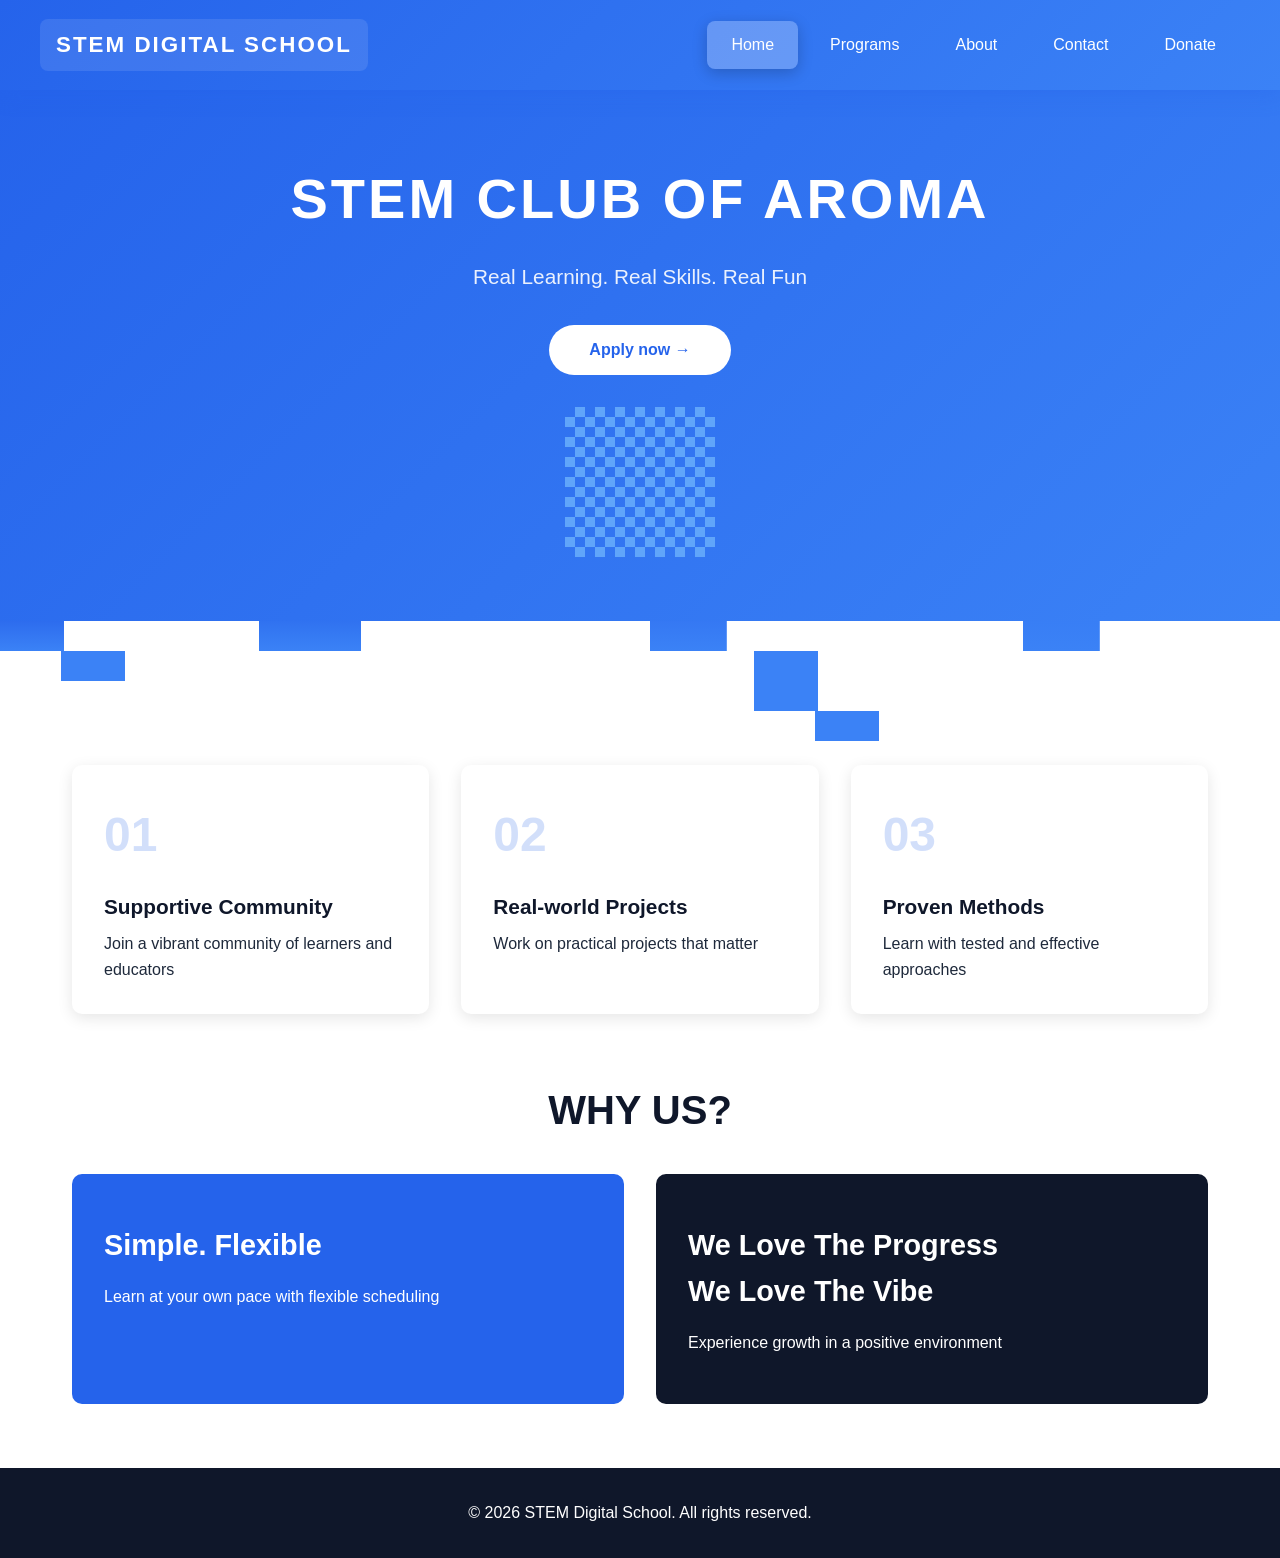
==== index.html @ c4c8b848 "initial commit" ====
<!DOCTYPE html>
<html lang="en">
<head>
    <meta charset="UTF-8">
    <meta name="viewport" content="width=device-width, initial-scale=1.0">
    <title>STEM Digital School</title>
    <link rel="stylesheet" href="styles.css">
</head>
<body>
    <nav class="navbar">
        <div class="nav-container">
            <div class="logo">STEM Digital School</div>
            <ul class="nav-menu">
                <li><a href="index.html" class="active">Home</a></li>
                <li><a href="programs.html">Programs</a></li>
                <li><a href="about.html">About</a></li>
                <li><a href="contact.html">Contact</a></li>
                <li><a href="donation.html">Donate</a></li>
            </ul>
        </div>
    </nav>

    <section class="hero">
        <div class="hero-content">
            <h1 class="glitch-text">STEM CLUB OF AROMA</h1>
            <p class="subtitle">Real Learning. Real Skills. Real Fun</p>
            <button class="cta-button" onclick="window.location.href='programs.html'">Apply now →</button>
        </div>
        <div class="hero-graphic">
            <div class="pixel-character"></div>
        </div>
    </section>

    <section class="features">
        <div class="feature-card">
            <div class="card-number">01</div>
            <h3>Supportive Community</h3>
            <p>Join a vibrant community of learners and educators</p>
        </div>
        <div class="feature-card">
            <div class="card-number">02</div>
            <h3>Real-world Projects</h3>
            <p>Work on practical projects that matter</p>
        </div>
        <div class="feature-card">
            <div class="card-number">03</div>
            <h3>Proven Methods</h3>
            <p>Learn with tested and effective approaches</p>
        </div>
    </section>

    <section class="why-us">
        <h2>WHY US?</h2>
        <div class="why-grid">
            <div class="why-card blue">
                <h3>Simple. Flexible</h3>
                <p>Learn at your own pace with flexible scheduling</p>
            </div>
            <div class="why-card dark">
                <h3>We Love The Progress<br>We Love The Vibe</h3>
                <p>Experience growth in a positive environment</p>
            </div>
        </div>
    </section>

    <footer>
        <p>&copy; 2026 STEM Digital School. All rights reserved.</p>
    </footer>

    <script src="script.js"></script>
</body>
</html>
---- styles.css ----
* {
    margin: 0;
    padding: 0;
    box-sizing: border-box;
}

:root {
    --primary-blue: #2563eb;
    --dark-bg: #0f172a;
    --light-text: #f8fafc;
    --gray-text: #94a3b8;
    --accent-blue: #3b82f6;
}

body {
    font-family: 'Segoe UI', Tahoma, Geneva, Verdana, sans-serif;
    background-color: #ffffff;
    color: #1e293b;
    line-height: 1.6;
}

/* Navigation */
.navbar {
    background: linear-gradient(135deg, var(--primary-blue) 0%, var(--accent-blue) 100%);
    padding: 1.2rem 2rem;
    position: sticky;
    top: 0;
    z-index: 100;
    box-shadow: 0 4px 20px rgba(37, 99, 235, 0.3);
    backdrop-filter: blur(10px);
}

.nav-container {
    max-width: 1200px;
    margin: 0 auto;
    display: flex;
    justify-content: space-between;
    align-items: center;
}

.logo {
    color: white;
    font-size: 1.4rem;
    font-weight: bold;
    letter-spacing: 2px;
    text-transform: uppercase;
    position: relative;
    padding: 0.5rem 1rem;
    background: rgba(255, 255, 255, 0.1);
    border-radius: 8px;
    transition: all 0.3s ease;
}

.logo:hover {
    background: rgba(255, 255, 255, 0.2);
    transform: scale(1.05);
}

.nav-menu {
    display: flex;
    list-style: none;
    gap: 0.5rem;
}

.nav-menu li {
    position: relative;
}

.nav-menu a {
    color: white;
    text-decoration: none;
    transition: all 0.3s ease;
    font-weight: 500;
    padding: 0.7rem 1.5rem;
    border-radius: 8px;
    display: block;
    position: relative;
    overflow: hidden;
}

.nav-menu a::before {
    content: '';
    position: absolute;
    top: 0;
    left: -100%;
    width: 100%;
    height: 100%;
    background: rgba(255, 255, 255, 0.2);
    transition: left 0.3s ease;
    z-index: -1;
}

.nav-menu a:hover::before {
    left: 0;
}

.nav-menu a:hover {
    transform: translateY(-2px);
}

.nav-menu a.active {
    background: rgba(255, 255, 255, 0.25);
    box-shadow: 0 4px 15px rgba(0, 0, 0, 0.2);
}

/* Hero Section */
.hero {
    background: linear-gradient(135deg, var(--primary-blue) 0%, var(--accent-blue) 100%);
    color: white;
    padding: 4rem 2rem 4rem 2rem;
    text-align: center;
    position: relative;
    overflow: visible;
}

.hero::after {
    content: '';
    position: absolute;
    bottom: -120px;
    left: 0;
    width: 100%;
    height: 120px;
    z-index: 1;
    background-image:
        /* Block 1 - left side, 1 block down */
        linear-gradient(#2d6cee, #3b82f6),
        /* Block 2 - left side, 2 blocks down */
        linear-gradient(#3b82f6, #3b82f6),
        /* Block 3 - center-left, 1 block down */
        linear-gradient(#3072f0, #3b82f6),
        /* Block 4 - center, 1 block down */
        linear-gradient(#3578f3, #3b82f6),
        /* Block 5 - center-right, 2 blocks down */
        linear-gradient(#3b82f6, #3b82f6),
        /* Block 6 - center-right, 3 blocks down */
        linear-gradient(#3b82f6, #3b82f6),
        /* Block 7 - center-right, 4 blocks down */
        linear-gradient(#3b82f6, #3b82f6),
        /* Block 8 - right side, 1 block down */
        linear-gradient(#387ef5, #3b82f6);
    background-size:
        5% 30px,
        5% 30px,
        8% 30px,
        6% 30px,
        5% 30px,
        5% 30px,
        5% 30px,
        6% 30px;
    background-position:
        0% 0%,
        5% 30px,
        22% 0%,
        54% 0%,
        62% 30px,
        62% 60px,
        67% 90px,
        85% 0%;
    background-repeat: no-repeat;
}

.hero::before {
    content: '';
    position: absolute;
    bottom: 0;
    left: 0;
    width: 100%;
    height: 1px;
    z-index: 1;
    background: transparent;
    box-shadow: 
        0 0 0 1000px #3b82f6;
    clip-path: polygon(
        0% 0%, 0% 100%, 5% 100%, 5% 0%,
        10% 0%, 10% 100%, 22% 100%, 22% 0%,
        30% 0%, 30% 100%, 54% 100%, 54% 0%,
        60% 0%, 60% 100%, 67% 100%, 67% 0%,
        72% 0%, 72% 100%, 85% 100%, 85% 0%,
        91% 0%, 91% 100%, 100% 100%, 100% 0%
    );
}

.hero-content {
    max-width: 1200px;
    margin: 0 auto;
    position: relative;
    z-index: 2;
}

.glitch-text {
    font-size: 3.5rem;
    font-weight: bold;
    letter-spacing: 3px;
    margin-bottom: 1rem;
    text-transform: uppercase;
}

.subtitle {
    font-size: 1.3rem;
    margin-bottom: 2rem;
    opacity: 0.9;
}

.cta-button {
    background-color: white;
    color: var(--primary-blue);
    border: none;
    padding: 1rem 2.5rem;
    font-size: 1rem;
    font-weight: bold;
    border-radius: 50px;
    cursor: pointer;
    transition: transform 0.3s, box-shadow 0.3s;
}

.cta-button:hover {
    transform: translateY(-2px);
    box-shadow: 0 10px 25px rgba(0, 0, 0, 0.2);
}

.hero-graphic {
    margin-top: 2rem;
}

.pixel-character {
    width: 150px;
    height: 150px;
    background: linear-gradient(45deg, #60a5fa 25%, transparent 25%),
                linear-gradient(-45deg, #60a5fa 25%, transparent 25%),
                linear-gradient(45deg, transparent 75%, #60a5fa 75%),
                linear-gradient(-45deg, transparent 75%, #60a5fa 75%);
    background-size: 20px 20px;
    background-position: 0 0, 0 10px, 10px -10px, -10px 0px;
    margin: 0 auto;
    border-radius: 10px;
    animation: float 3s ease-in-out infinite;
}

@keyframes float {
    0%, 100% { transform: translateY(0); }
    50% { transform: translateY(-20px); }
}

/* Features Section */
.features {
    max-width: 1200px;
    margin: 9rem auto 4rem auto;
    padding: 0 2rem;
    display: grid;
    grid-template-columns: repeat(auto-fit, minmax(280px, 1fr));
    gap: 2rem;
}

.feature-card {
    background: white;
    padding: 2rem;
    border-radius: 10px;
    box-shadow: 0 4px 15px rgba(0, 0, 0, 0.1);
    transition: transform 0.3s;
}

.feature-card:hover {
    transform: translateY(-5px);
}

.card-number {
    font-size: 3rem;
    font-weight: bold;
    color: var(--primary-blue);
    opacity: 0.2;
    margin-bottom: 1rem;
}

.feature-card h3 {
    font-size: 1.3rem;
    margin-bottom: 0.5rem;
    color: var(--dark-bg);
}

/* Why Us Section */
.why-us {
    max-width: 1200px;
    margin: 4rem auto;
    padding: 0 2rem;
}

.why-us h2 {
    text-align: center;
    font-size: 2.5rem;
    margin-bottom: 2rem;
    color: var(--dark-bg);
}

.why-grid {
    display: grid;
    grid-template-columns: repeat(auto-fit, minmax(300px, 1fr));
    gap: 2rem;
}

.why-card {
    padding: 3rem 2rem;
    border-radius: 10px;
    color: white;
}

.why-card.blue {
    background-color: var(--primary-blue);
}

.why-card.dark {
    background-color: var(--dark-bg);
}

.why-card h3 {
    font-size: 1.8rem;
    margin-bottom: 1rem;
}

/* CTA Section */
.cta-section {
    background-color: var(--primary-blue);
    color: white;
    text-align: center;
    padding: 4rem 2rem;
    margin-top: 4rem;
}

.cta-section h2 {
    font-size: 2rem;
    margin-bottom: 2rem;
}

/* Page Header */
.page-header {
    background: linear-gradient(135deg, var(--primary-blue) 0%, var(--accent-blue) 100%);
    color: white;
    padding: 3rem 2rem 3rem 2rem;
    text-align: center;
    position: relative;
    overflow: visible;
}

.page-header::after {
    content: '';
    position: absolute;
    bottom: -120px;
    left: 0;
    width: 100%;
    height: 120px;
    z-index: 1;
    background-image:
        /* Block 1 - left side, 1 block down */
        linear-gradient(#2d6cee, #3b82f6),
        /* Block 2 - left side, 2 blocks down */
        linear-gradient(#3b82f6, #3b82f6),
        /* Block 3 - center-left, 1 block down */
        linear-gradient(#3072f0, #3b82f6),
        /* Block 4 - center, 1 block down */
        linear-gradient(#3578f3, #3b82f6),
        /* Block 5 - center-right, 2 blocks down */
        linear-gradient(#3b82f6, #3b82f6),
        /* Block 6 - center-right, 3 blocks down */
        linear-gradient(#3b82f6, #3b82f6),
        /* Block 7 - center-right, 4 blocks down */
        linear-gradient(#3b82f6, #3b82f6),
        /* Block 8 - right side, 1 block down */
        linear-gradient(#387ef5, #3b82f6);
    background-size:
        5% 30px,
        5% 30px,
        8% 30px,
        6% 30px,
        5% 30px,
        5% 30px,
        5% 30px,
        6% 30px;
    background-position:
        0% 0%,
        5% 30px,
        22% 0%,
        54% 0%,
        62% 30px,
        62% 60px,
        67% 90px,
        85% 0%;
    background-repeat: no-repeat;
}

.page-header::before {
    content: '';
    position: absolute;
    bottom: 0;
    left: 0;
    width: 100%;
    height: 1px;
    z-index: 1;
    background: transparent;
    box-shadow: 
        0 0 0 1000px #3b82f6;
    clip-path: polygon(
        0% 0%, 0% 100%, 5% 100%, 5% 0%,
        10% 0%, 10% 100%, 22% 100%, 22% 0%,
        30% 0%, 30% 100%, 54% 100%, 54% 0%,
        60% 0%, 60% 100%, 67% 100%, 67% 0%,
        72% 0%, 72% 100%, 85% 100%, 85% 0%,
        91% 0%, 91% 100%, 100% 100%, 100% 0%
    );
}

.page-header h1 {
    font-size: 2.5rem;
    margin-bottom: 0.5rem;
}

.session-info {
    font-size: 1rem;
    opacity: 0.9;
}

/* Programs List */
.programs-list {
    max-width: 900px;
    margin: 9rem auto 3rem auto;
    padding: 0 2rem;
}

.program-item {
    display: flex;
    align-items: center;
    gap: 2rem;
    padding: 1.5rem;
    background: white;
    border-radius: 10px;
    margin-bottom: 1rem;
    box-shadow: 0 2px 10px rgba(0, 0, 0, 0.1);
    transition: transform 0.3s;
}

.program-item:hover {
    transform: translateX(5px);
}

.program-code {
    padding-left: 28px;
    font-weight: bold;
    color: var(--primary-blue);
    font-size: 1.2rem;
    min-width: 60px;
}

.program-details {
    flex: 1;
}

.program-details h3 {
    font-size: 1.2rem;
    margin-bottom: 0.3rem;
    color: var(--dark-bg);
}

.program-details p {
    color: var(--gray-text);
    font-size: 0.9rem;
}

.arrow-btn {
    background: var(--primary-blue);
    color: white;
    border: none;
    width: 40px;
    height: 40px;
    border-radius: 50%;
    font-size: 1.2rem;
    cursor: pointer;
    transition: background 0.3s;
}

.arrow-btn:hover {
    background: var(--accent-blue);
}

/* About Content */
.about-content {
    max-width: 1000px;
    margin: 9rem auto 3rem auto;
    padding: 0 2rem;
}

.about-section {
    margin-bottom: 3rem;
}

.about-section h2 {
    font-size: 2rem;
    color: var(--primary-blue);
    margin-bottom: 1rem;
}

.about-section p {
    font-size: 1.1rem;
    line-height: 1.8;
    color: #475569;
}

.offer-grid {
    display: grid;
    grid-template-columns: repeat(auto-fit, minmax(220px, 1fr));
    gap: 1.5rem;
    margin-top: 1.5rem;
}

.offer-item {
    background: #f8fafc;
    padding: 1.5rem;
    border-radius: 8px;
    border-left: 4px solid var(--primary-blue);
}

.offer-item h3 {
    font-size: 1.1rem;
    margin-bottom: 0.5rem;
    color: var(--dark-bg);
}

.offer-item p {
    font-size: 0.95rem;
    color: var(--gray-text);
}

/* Contact Content */
.contact-content {
    max-width: 1000px;
    margin: 9rem auto 3rem auto;
    padding: 0 2rem;
}

.contact-form-container {
    display: grid;
    grid-template-columns: 1fr 1fr;
    gap: 3rem;
}

.contact-form {
    background: white;
    padding: 2rem;
    border-radius: 10px;
    box-shadow: 0 4px 15px rgba(0, 0, 0, 0.1);
}

.form-group {
    margin-bottom: 1.5rem;
}

.form-group label {
    display: block;
    margin-bottom: 0.5rem;
    font-weight: 600;
    color: var(--dark-bg);
}

.form-group input,
.form-group select,
.form-group textarea {
    width: 100%;
    padding: 0.8rem;
    border: 2px solid #e2e8f0;
    border-radius: 5px;
    font-size: 1rem;
    transition: border-color 0.3s;
}

.form-group input:focus,
.form-group select:focus,
.form-group textarea:focus {
    outline: none;
    border-color: var(--primary-blue);
}

.contact-info {
    background: var(--primary-blue);
    color: white;
    padding: 2rem;
    border-radius: 10px;
    height: fit-content;
}

.contact-info h3 {
    font-size: 1.5rem;
    margin-bottom: 1rem;
}

.contact-info p {
    margin-bottom: 1.5rem;
    opacity: 0.9;
}

.info-item {
    margin-bottom: 1rem;
    padding: 0.5rem 0;
    border-bottom: 1px solid rgba(255, 255, 255, 0.2);
}

/* Donation Content */
.donation-content {
    max-width: 1200px;
    margin: 9rem auto 3rem auto;
    padding: 0 2rem;
}

.donation-container {
    display: grid;
    grid-template-columns: 1fr 1fr;
    gap: 4rem;
    align-items: start;
}

.donation-info {
    margin-top: 200px;
}

.donation-info h2 {
    font-size: 2rem;
    color: var(--primary-blue);
    margin-bottom: 1rem;
}

.donation-info > p {
    font-size: 1.1rem;
    line-height: 1.8;
    color: #475569;
    margin-bottom: 2rem;
}

.impact-list {
    display: flex;
    flex-direction: column;
    gap: 1.5rem;
    margin-bottom: 2rem;
}

.impact-item {
    background: #f8fafc;
    padding: 1.5rem;
    border-radius: 8px;
    border-left: 4px solid var(--primary-blue);
}

.impact-item h3 {
    font-size: 1.2rem;
    margin-bottom: 0.5rem;
    color: var(--dark-bg);
}

.impact-item p {
    font-size: 0.95rem;
    color: var(--gray-text);
    line-height: 1.6;
}

.donation-note {
    background: linear-gradient(135deg, var(--primary-blue) 0%, var(--accent-blue) 100%);
    color: white;
    padding: 1.5rem;
    border-radius: 8px;
    margin-top: 2rem;
}

.donation-note p {
    font-size: 1rem;
    line-height: 1.7;
    margin: 0;
}

.donation-note strong {
    font-size: 1.1rem;
}

.donation-frame {
    margin-top: 140px;
    display: flex;
    justify-content: center;
    align-items: flex-start;
    background: white;
    padding: 2rem;
    border-radius: 10px;
    box-shadow: 0 4px 15px rgba(0, 0, 0, 0.1);
}

.donation-frame iframe {
    height: 700px;
    max-width: 100%;
    border-radius: 8px;
}



/* Footer */
footer {
    background-color: var(--dark-bg);
    color: white;
    text-align: center;
    padding: 2rem;
    margin-top: 4rem;
}

/* Responsive */
@media (max-width: 768px) {
    .glitch-text {
        font-size: 2rem;
    }
    
    .nav-menu {
        gap: 0.3rem;
        flex-wrap: wrap;
    }
    
    .nav-menu a {
        padding: 0.5rem 1rem;
        font-size: 0.9rem;
    }
    
    .logo {
        font-size: 1rem;
        padding: 0.4rem 0.8rem;
    }
    
    .contact-form-container {
        grid-template-columns: 1fr;
    }
    
    .donation-container {
        grid-template-columns: 1fr;
        gap: 2rem;
    }
    
    .donation-frame iframe {
        width: 100%;
        max-width: 512px;
    }
    
    .program-item {
        flex-direction: column;
        text-align: center;
    }
    
    .hero::after,
    .page-header::after {
        bottom: -80px;
        height: 80px;
    }
    
    .hero::after,
    .page-header::after {
        background-size:
            6% 25px,
            6% 25px,
            10% 25px,
            8% 25px,
            6% 25px,
            6% 25px,
            6% 25px,
            8% 25px;
        background-position:
            0% 0%,
            6% 25px,
            22% 0%,
            52% 0%,
            60% 25px,
            60% 50px,
            66% 55px,
            83% 0%;
    }
    
    .features,
    .programs-list,
    .about-content,
    .contact-content {
        margin-top: 7rem;
    }
}
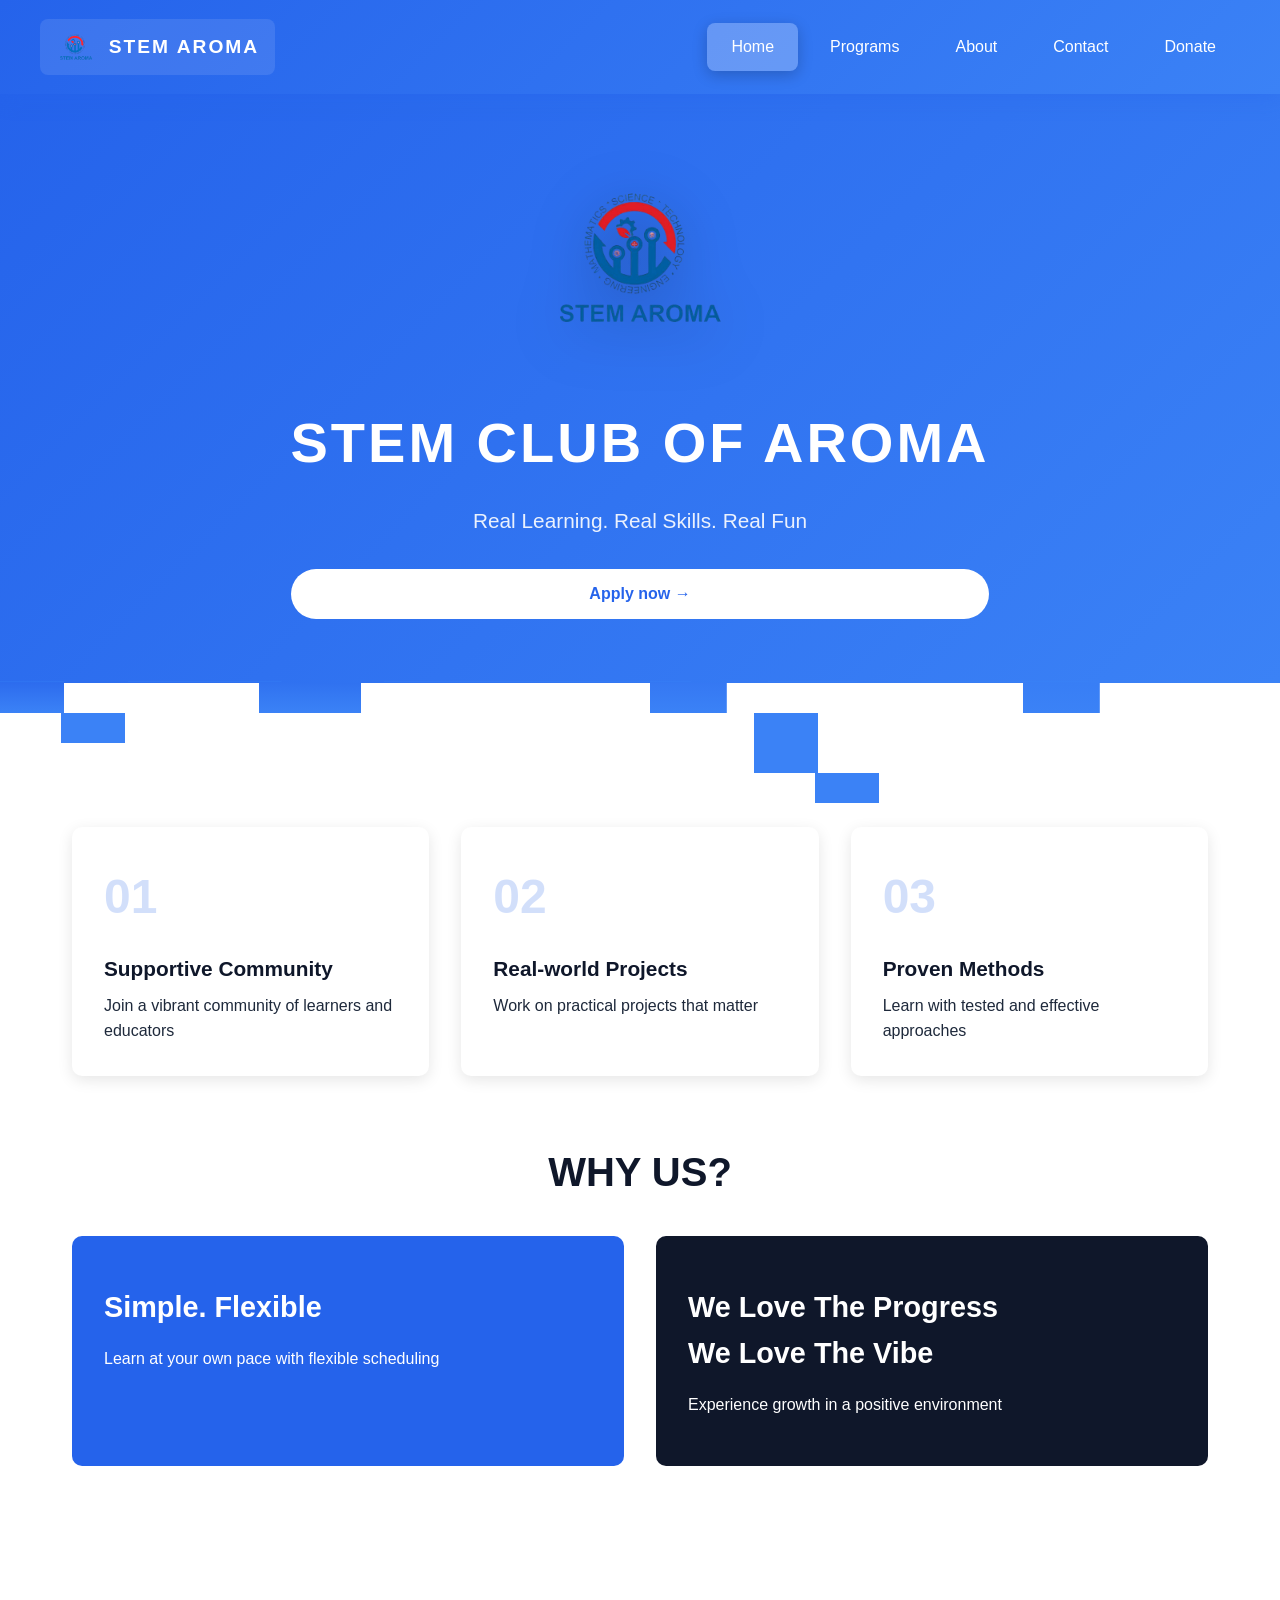
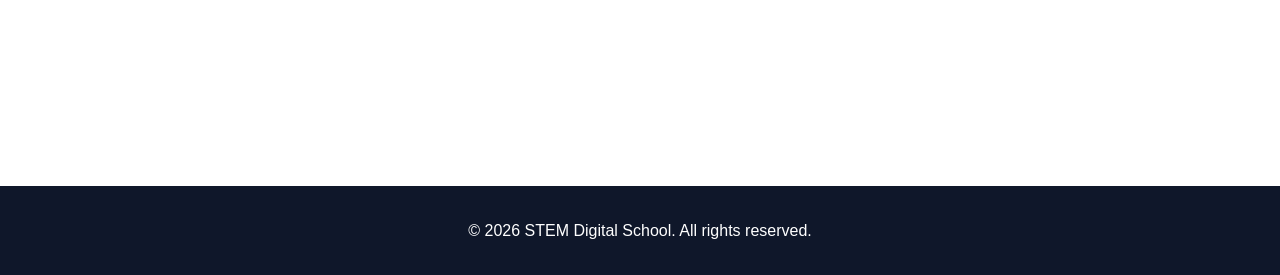
==== commit 73ecd746: "final version" ====
--- a/index.html
+++ b/index.html
@@ -5,11 +5,15 @@
     <meta name="viewport" content="width=device-width, initial-scale=1.0">
     <title>STEM Digital School</title>
     <link rel="stylesheet" href="styles.css">
+    <link rel="shortcut icon" href="images/logo.png" type="image.png">
 </head>
 <body>
     <nav class="navbar">
         <div class="nav-container">
-            <div class="logo">STEM Digital School</div>
+            <div class="logo">
+                <img src="images/logo.png" alt="STEM Aroma Logo" class="logo-img">
+                <span>STEM Aroma</span>
+            </div>
             <ul class="nav-menu">
                 <li><a href="index.html" class="active">Home</a></li>
                 <li><a href="programs.html">Programs</a></li>
@@ -22,12 +26,12 @@
 
     <section class="hero">
         <div class="hero-content">
+            <div class="hero-logo">
+                <img src="images/logo.png" alt="STEM Aroma Logo">
+            </div>
             <h1 class="glitch-text">STEM CLUB OF AROMA</h1>
             <p class="subtitle">Real Learning. Real Skills. Real Fun</p>
             <button class="cta-button" onclick="window.location.href='programs.html'">Apply now →</button>
-        </div>
-        <div class="hero-graphic">
-            <div class="pixel-character"></div>
         </div>
     </section>
 
--- a/styles.css
+++ b/styles.css
@@ -40,7 +40,7 @@
 
 .logo {
     color: white;
-    font-size: 1.4rem;
+    font-size: 1.2rem;
     font-weight: bold;
     letter-spacing: 2px;
     text-transform: uppercase;
@@ -49,11 +49,20 @@
     background: rgba(255, 255, 255, 0.1);
     border-radius: 8px;
     transition: all 0.3s ease;
+    display: flex;
+    align-items: center;
+    gap: 0.8rem;
 }
 
 .logo:hover {
     background: rgba(255, 255, 255, 0.2);
     transform: scale(1.05);
+}
+
+.logo-img {
+    height: 40px;
+    width: auto;
+    filter: brightness(1.2);
 }
 
 .nav-menu {
@@ -181,6 +190,8 @@
 }
 
 .hero-content {
+    display: grid;
+    justify-content: center;
     max-width: 1200px;
     margin: 0 auto;
     position: relative;
@@ -218,27 +229,21 @@
     box-shadow: 0 10px 25px rgba(0, 0, 0, 0.2);
 }
 
-.hero-graphic {
-    margin-top: 2rem;
-}
-
-.pixel-character {
-    width: 150px;
-    height: 150px;
-    background: linear-gradient(45deg, #60a5fa 25%, transparent 25%),
-                linear-gradient(-45deg, #60a5fa 25%, transparent 25%),
-                linear-gradient(45deg, transparent 75%, #60a5fa 75%),
-                linear-gradient(-45deg, transparent 75%, #60a5fa 75%);
-    background-size: 20px 20px;
-    background-position: 0 0, 0 10px, 10px -10px, -10px 0px;
-    margin: 0 auto;
-    border-radius: 10px;
-    animation: float 3s ease-in-out infinite;
-}
-
-@keyframes float {
-    0%, 100% { transform: translateY(0); }
-    50% { transform: translateY(-20px); }
+.hero-logo {
+    margin-bottom: 2rem;
+    perspective: 1000px;
+}
+
+.hero-logo img {
+    width: 200px;
+    height: auto;
+    filter: drop-shadow(0 10px 30px rgba(0, 0, 0, 0.3));
+    transition: transform 0.1s ease, filter 0.3s ease;
+    transform-style: preserve-3d;
+}
+
+.hero-logo:hover img {
+    filter: drop-shadow(0 20px 50px rgba(0, 0, 0, 0.5)) drop-shadow(0 10px 30px rgba(59, 130, 246, 0.4));
 }
 
 /* Features Section */
@@ -600,6 +605,116 @@
     border-bottom: 1px solid rgba(255, 255, 255, 0.2);
 }
 
+/* Team Section */
+.team-section {
+    max-width: 1200px;
+    margin: 4rem auto;
+    padding: 3rem 2rem;
+    background: #f8fafc;
+    border-radius: 15px;
+}
+
+.team-title {
+    text-align: center;
+    font-size: 2.5rem;
+    margin-bottom: 3rem;
+    color: var(--dark-bg);
+    text-transform: uppercase;
+    letter-spacing: 2px;
+}
+
+.team-title .highlight {
+    color: var(--primary-blue);
+    font-weight: bold;
+}
+
+.team-grid {
+    display: grid;
+    grid-template-columns: repeat(auto-fit, minmax(280px, 1fr));
+    gap: 2rem;
+}
+
+.team-card {
+    background: white;
+    border-radius: 10px;
+    overflow: hidden;
+    box-shadow: 0 4px 15px rgba(0, 0, 0, 0.1);
+    transition: transform 0.3s ease, box-shadow 0.3s ease;
+}
+
+.team-card:hover {
+    transform: translateY(-10px);
+    box-shadow: 0 10px 30px rgba(0, 0, 0, 0.2);
+}
+
+.team-image {
+    position: relative;
+    width: 100%;
+    height: 300px;
+    overflow: hidden;
+    background: linear-gradient(135deg, var(--primary-blue) 0%, var(--accent-blue) 100%);
+}
+
+.team-image img {
+    width: 100%;
+    height: 130%;
+    object-fit: cover;
+    object-position: center 45%;
+    transition: transform 0.3s ease;
+}
+
+.team-card:hover .team-image img {
+    transform: scale(1.1);
+}
+
+.team-overlay {
+    position: absolute;
+    top: 0;
+    left: 0;
+    width: 100%;
+    height: 100%;
+    background: linear-gradient(to bottom, transparent 0%, rgba(37, 99, 235, 0.3) 100%);
+}
+
+.team-info {
+    padding: 1.5rem;
+}
+
+.team-info h3 {
+    font-size: 1.5rem;
+    color: var(--dark-bg);
+    margin-bottom: 0.8rem;
+}
+
+.team-bio {
+    font-size: 0.95rem;
+    color: #475569;
+    line-height: 1.6;
+    margin-bottom: 1rem;
+}
+
+.team-details {
+    list-style: none;
+    padding: 0;
+    margin: 0;
+}
+
+.team-details li {
+    font-size: 0.9rem;
+    color: var(--gray-text);
+    padding: 0.3rem 0;
+    border-bottom: 1px solid #e2e8f0;
+}
+
+.team-details li:last-child {
+    border-bottom: none;
+}
+
+.team-details strong {
+    color: var(--primary-blue);
+    font-weight: 600;
+}
+
 /* Donation Content */
 .donation-content {
     max-width: 1200px;
@@ -700,7 +815,7 @@
     color: white;
     text-align: center;
     padding: 2rem;
-    margin-top: 4rem;
+    margin-top: 20rem;
 }
 
 /* Responsive */
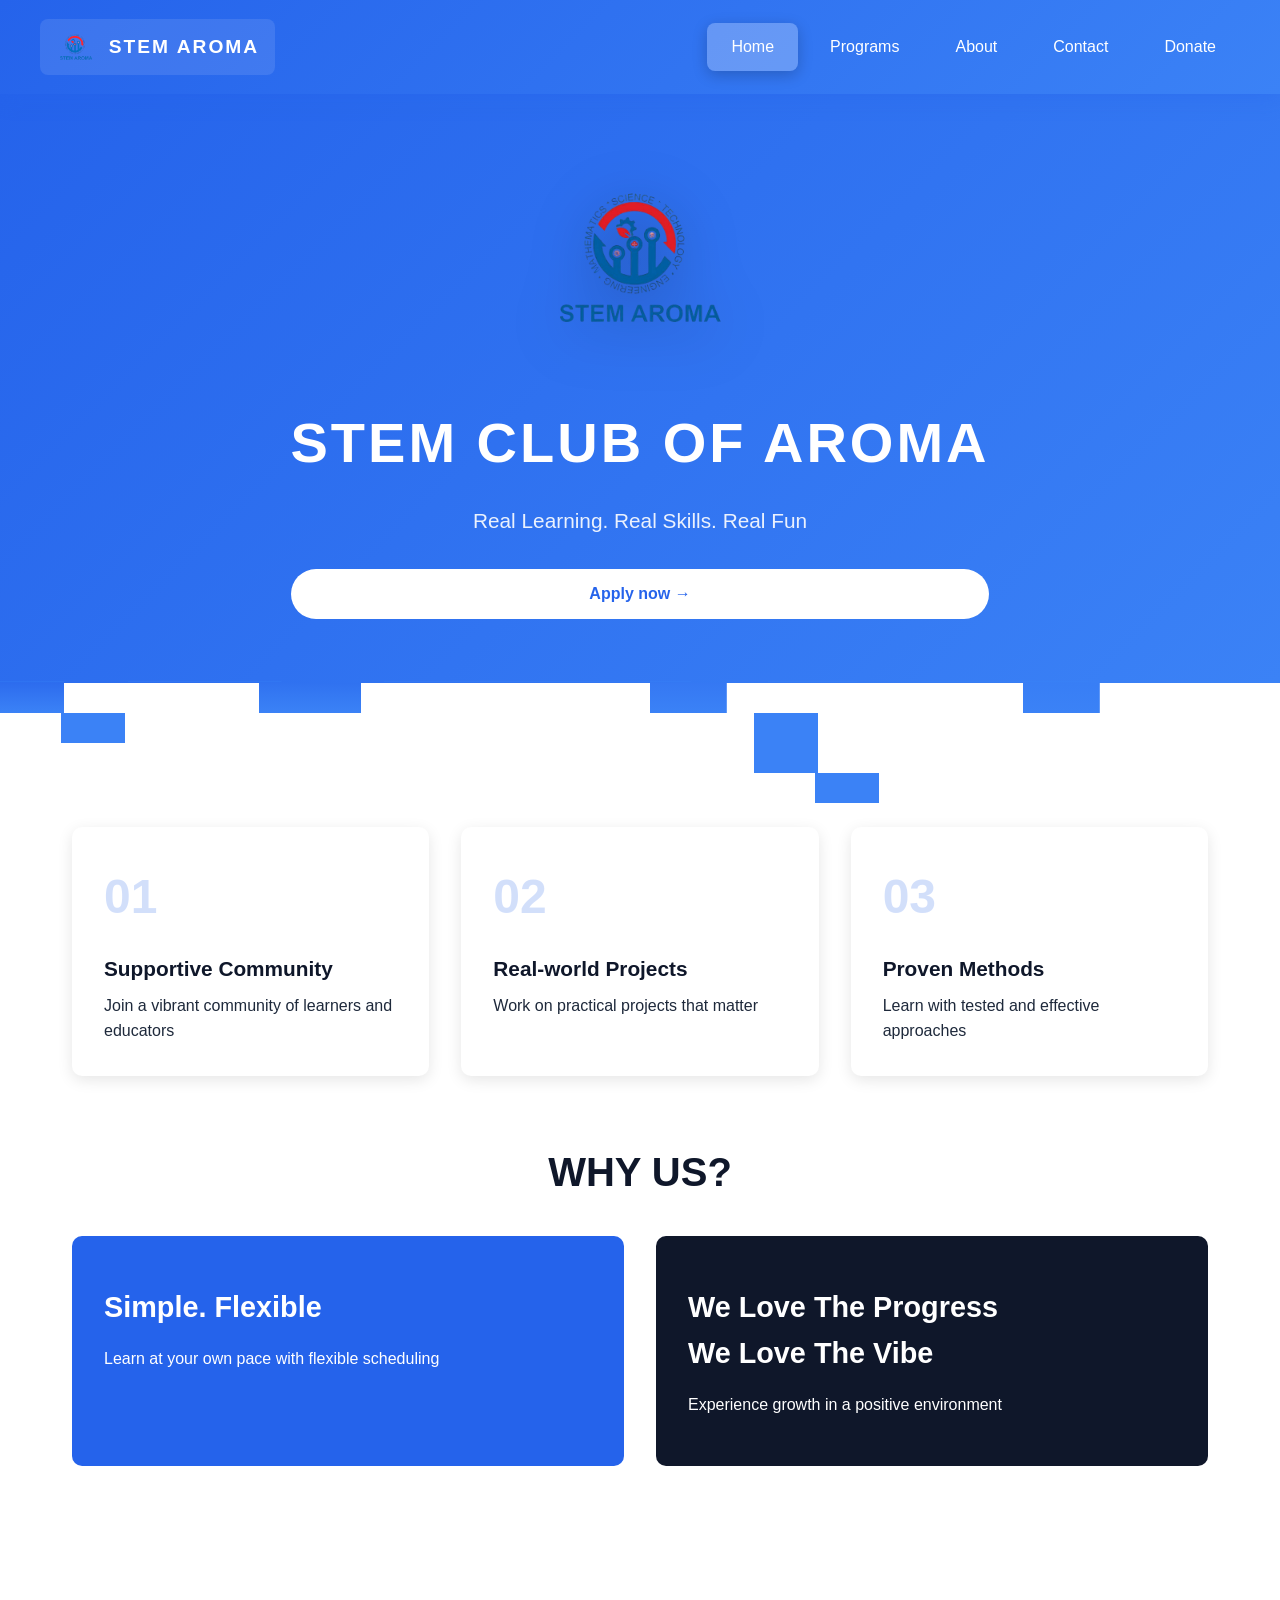
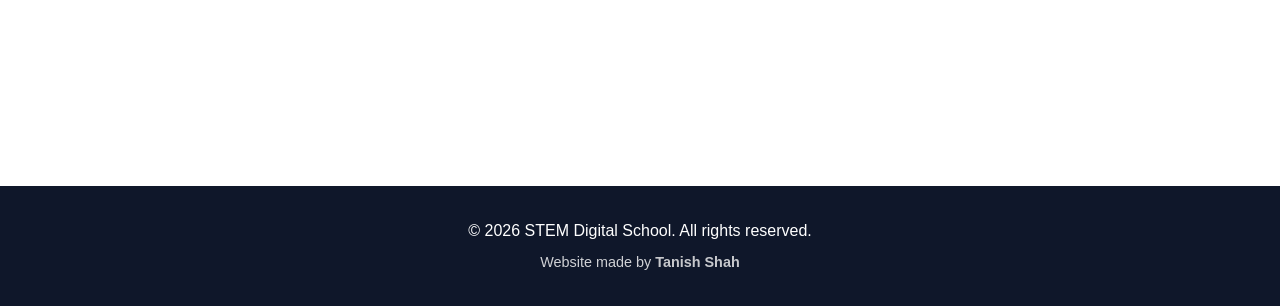
==== commit 88e3023e: "edited the footer" ====
--- a/index.html
+++ b/index.html
@@ -69,6 +69,7 @@
 
     <footer>
         <p>&copy; 2026 STEM Digital School. All rights reserved.</p>
+        <p class="footer-credit">Website made by <a href="https://www.instagram.com/tanish_shah.100/" target="_blank" rel="noopener noreferrer">Tanish Shah</a></p>
     </footer>
 
     <script src="script.js"></script>
--- a/styles.css
+++ b/styles.css
@@ -818,6 +818,24 @@
     margin-top: 20rem;
 }
 
+.footer-credit {
+    margin-top: 0.5rem;
+    font-size: 0.9rem;
+    opacity: 0.8;
+}
+
+.footer-credit a {
+    color: whitesmoke;
+    text-decoration: none;
+    font-weight: 600;
+    transition: color 0.3s ease;
+}
+
+.footer-credit a:hover {
+    color: #60a5fa;
+    text-decoration: none;
+}
+
 /* Responsive */
 @media (max-width: 768px) {
     .glitch-text {
